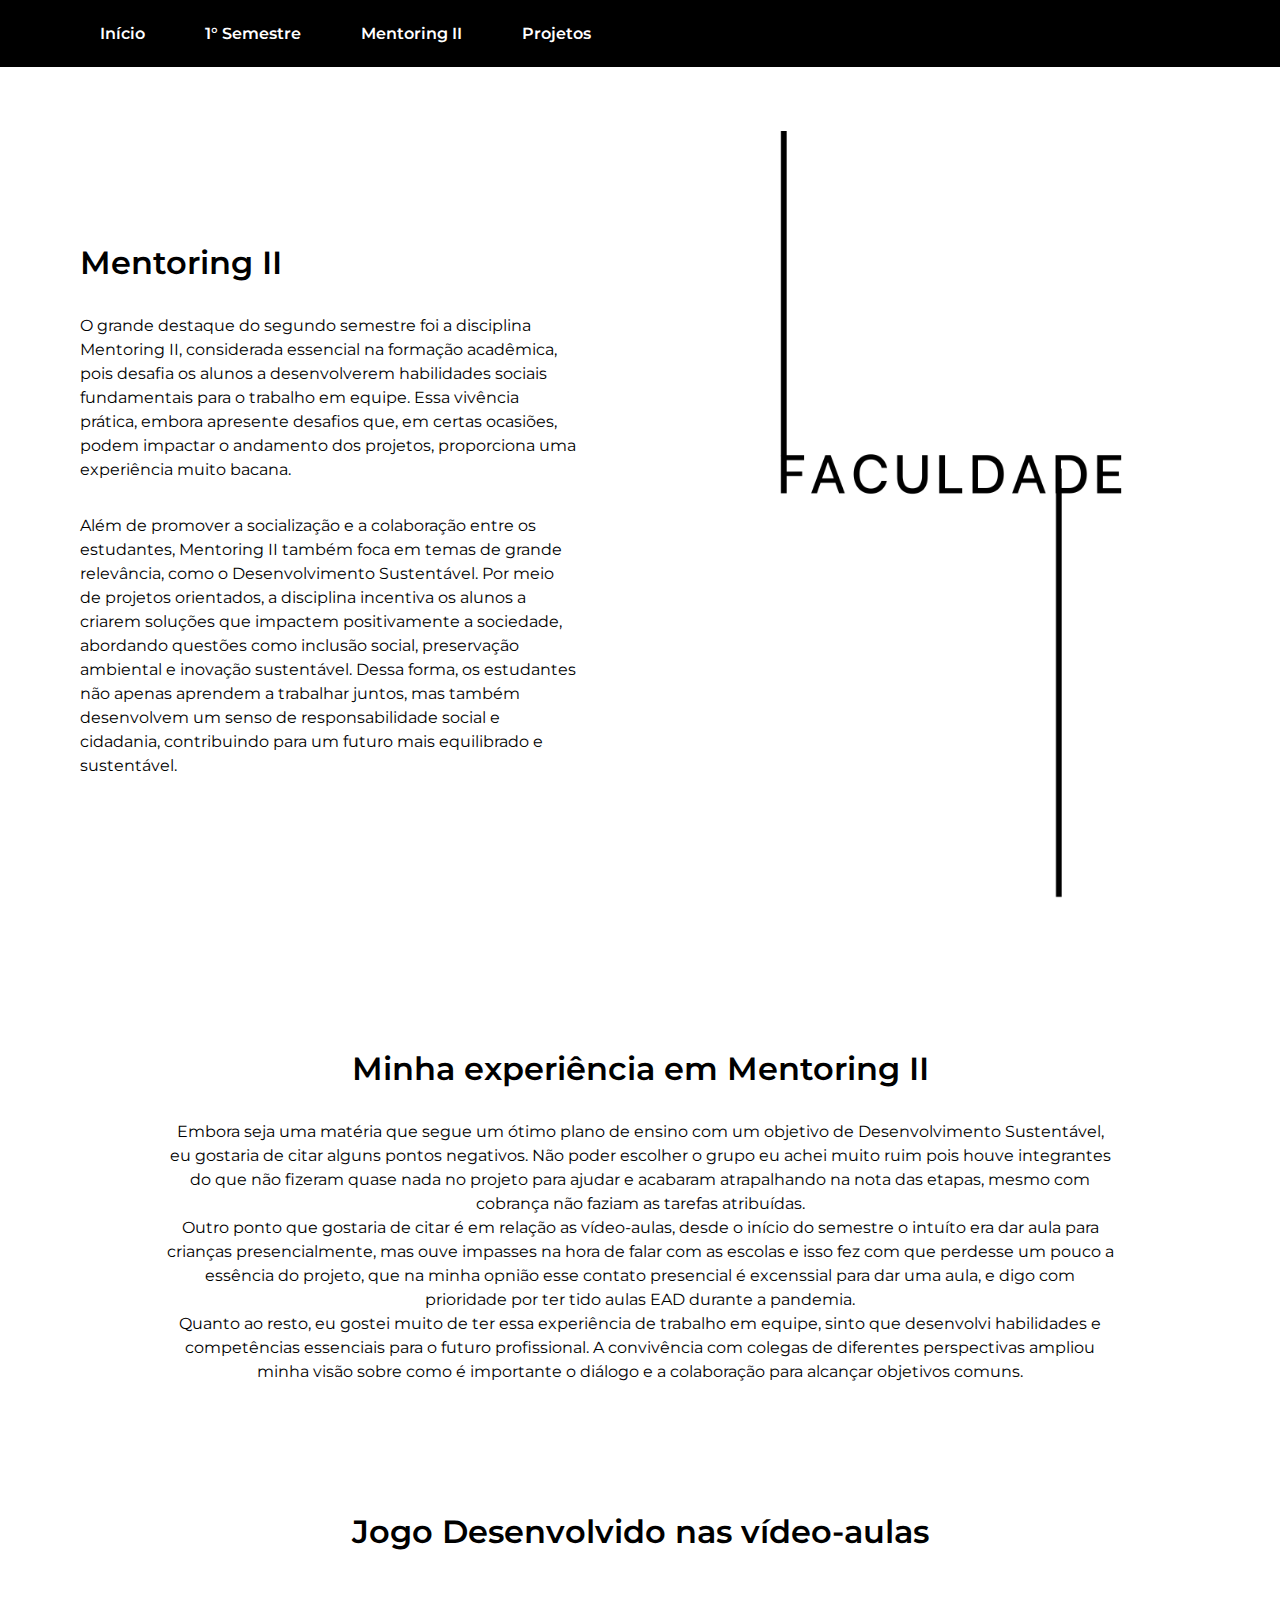
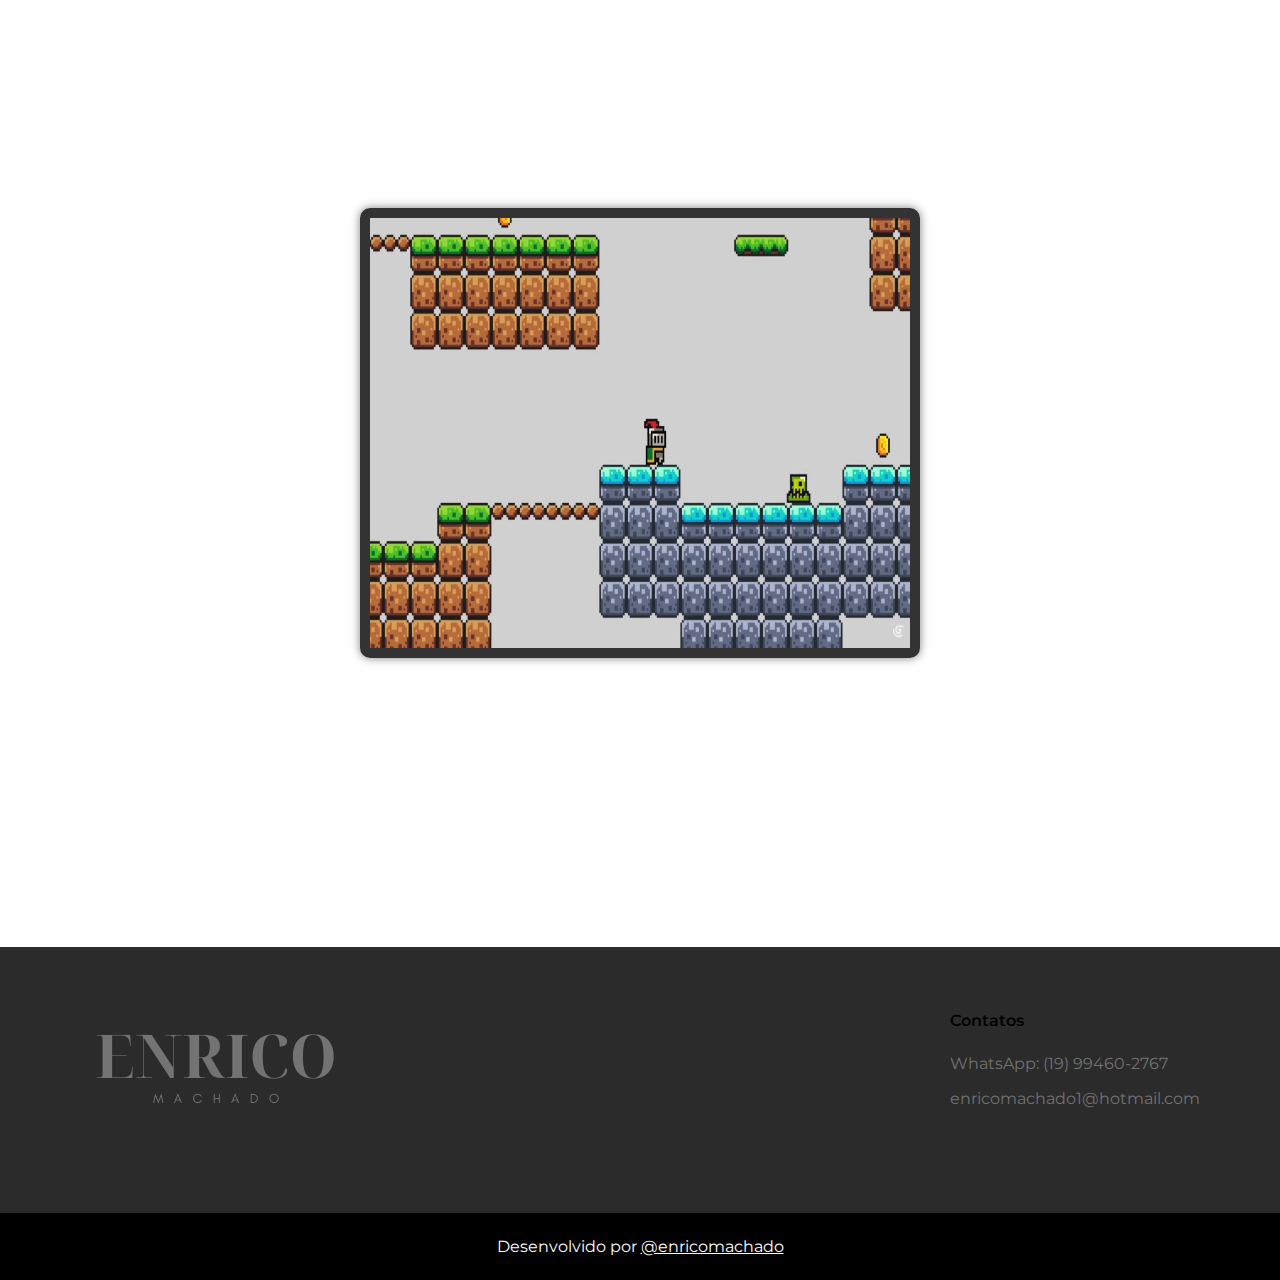
==== portfolio/faculdade2.html @ 7569bbde "Add files via upload" ====
<!DOCTYPE html>
<html lang="pt-BR">

<head>
    <meta charset="UTF-8">
    <title>Enrico Machado</title>
    <meta name="description" content="Enrico Machado">

    <link rel="stylesheet" href="style.css">
    <link rel="preconnect" href="https://fonts.googleapis.com">
    <link rel="preconnect" href="https://fonts.gstatic.com" crossorigin>
    <link href="https://fonts.googleapis.com/css2?family=Montserrat:wght@400;600&display=swap" rel="stylesheet">
</head>

<body>
    <header>
        <nav>
            <ul>
                <li><a href="index.html">Início</a></li>
                <li><a href="faculdade.html">1° Semestre</a></li>
                <li><a href="faculdade2.html">Mentoring II</a></li>
                <li><a href="projetos.html">Projetos</a></li>
            </ul>
        </nav>
    </header>
    <main>
    <section id="sobre">
        <div>
            <h2>Mentoring II</h2>
            <p class="paragrafo">
                O grande destaque do segundo semestre foi a disciplina Mentoring II, considerada essencial na formação acadêmica, pois
                desafia os alunos a desenvolverem habilidades sociais fundamentais para o trabalho em equipe. Essa vivência prática, 
                embora apresente desafios que, em certas ocasiões, podem impactar o andamento dos projetos, proporciona uma experiência
                muito bacana.
            </p>
            
            <p class="paragrafo">
                Além de promover a socialização e a colaboração entre os estudantes, Mentoring II também foca em temas de grande relevância,
                como o Desenvolvimento Sustentável. Por meio de projetos orientados, a disciplina incentiva os alunos a criarem soluções
                que impactem positivamente a sociedade, abordando questões como inclusão social, preservação ambiental e inovação sustentável.
                Dessa forma, os estudantes não apenas aprendem a trabalhar juntos, mas também desenvolvem um senso de responsabilidade social
                e cidadania, contribuindo para um futuro mais equilibrado e sustentável.
            </p>
            
            
        </div>
        
        <img src="img/op2.png" alt="" width="780" height="790" loading="lazy" class="deslocar-direita">

    </section>
    <section id="cont">
        <h2>Minha experiência em Mentoring II</h2>
        <p class="paragrafo">
            Embora seja uma matéria que segue um ótimo plano de ensino com um objetivo de Desenvolvimento Sustentável, eu gostaria de citar 
            alguns pontos negativos. Não poder escolher o grupo eu achei muito ruim pois houve integrantes do que não fizeram quase nada no 
            projeto para ajudar e acabaram atrapalhando na nota das etapas, mesmo com cobrança não faziam as tarefas atribuídas.

        </p>

        <p class="paragrafo">
            Outro ponto que gostaria de citar é em relação as vídeo-aulas, desde o início do semestre o intuíto era dar aula para crianças 
            presencialmente, mas ouve impasses na hora de falar com as escolas e isso fez com que perdesse um pouco a essência do projeto,
            que na minha opnião esse contato presencial é excenssial para dar uma aula, e digo com prioridade por ter tido aulas EAD durante
            a pandemia. </p>

        <p class="paragrafo">
            Quanto ao resto, eu gostei muito de ter essa experiência de trabalho em equipe, sinto que desenvolvi habilidades e competências
            essenciais para o futuro profissional. A convivência com colegas de diferentes perspectivas ampliou minha visão sobre como é
            importante o diálogo e a colaboração para alcançar objetivos comuns.
        </section>

        <section id="cont">
            <h2>Jogo Desenvolvido nas vídeo-aulas</h2>

            <div class="container1">
                <img src="img/image.png" alt="Imagem com moldura">
            </div>

        </section>



    </main>
    <footer>
        <div>
            <img src="img/logo1.png" alt="EM">
        </div>
        <div></div>
        <div>
            <strong class="titulo">Contatos</strong>
            <p><a href="https://wa.me/5519994602767" target="_blank">WhatsApp: (19) 99460-2767</a></p>
            <p><a href="mailto:enricomachado1@hotmail.com">enricomachado1@hotmail.com</a></p>
        </div>
    </footer>
    <div id="copyright">
        Desenvolvido por <a href="https://www.instagram.com/enricomachad/" target="_blank">@enricomachado</a>
    </div>
    </body>
    </html>
---- portfolio/style.css ----
* {
    box-sizing: border-box;  
    font-family: 'Montserrat', sans-serif; 
    margin: 0;
    padding: 0;
}

body {
    color: #000000;
}

header {
    background-color: #000000;
    display: flex;
    align-items: center;
    justify-content: space-between; 
    padding-left: 80px;
    padding-right: 80px;
    padding-top: 24px;
    padding-bottom: 24px;
}

header a {
    color: #FFFFFF;
    font-weight: 600;
    padding: 32px;
    text-decoration: none;
}

nav ul {
    list-style: none;
    margin: 0;
    padding: 0;
    display: flex;
    gap: 20px;
}

nav ul li {
    display: inline;
}

nav ul li a {
    text-decoration: none;
    font-weight: 600;
    color: #FFFFFF;
    padding: 10px 20px;
    transition: background-color 0.3s, color 0.3s;
}

nav ul li a:hover {
    background-color: #333;
    color: #fff;
}

#inicio {
    display: flex;
    align-items: center;
    gap: 32px;
    padding: 24px 80px 128px 80px;
    position: relative;
}

h1, h2 {
    font-weight: 600;
    font-size: 32px;
    margin-bottom: 32px;
}

.paragrafo {
    line-height: 150%;
    margin-bottom: 32px;
}

.botao, .botao-transparente {
    display: inline-block;
    padding: 16px 32px;
    margin-top: 20px;
    text-decoration: none;
    font-weight: 600;
    border-radius: 5px;
    transition: background-color 0.3s, color 0.3s;
}

.botao {
    background-color: #2b2b2b;
    color: #FFFFFF;
}

.botao:hover {
    background-color: #555;
}

.botao-transparente {
    background-color: transparent;
    color: #000000;
    border: 2px solid #333;
}

.botao-transparente:hover {
    background-color: #333;
    color: #fff;
}

.absolute {
    position: absolute;
    bottom: 0;
    left: 0;
    width: 100%;
    z-index: -10;
}

#sobre {
    display: flex;
    align-items: center;
    gap: 64px;
    padding: 64px 80px;
}

#sobre li {
    margin-bottom: 16px;
    margin-left: 32px;
}

#cont {
    padding: 64px 80px;
    text-align: center;
}

#cont .paragrafo {
    max-width: 950px;
    margin: 0 auto;
}

#att {
    padding: 64px 80px;
    text-align: center;
}

#att .paragrafo {
    max-width: 950px;
    margin: 0 auto;
}

.container {
    position: relative;
    width: 100%;
    height: 100vh;
    display: flex;
    justify-content: center;
    align-items: center;
}

.container img {
    width: 50%;
    height: 50%;
    border: 10px solid #333;
    border-radius: 10px;
    box-shadow: 0 0 10px rgba(0, 0, 0, 0.5);
}

.container1 {
    position: relative;
    width: 100%;
    height: 100vh;
    display: flex;
    justify-content: center;
    align-items: center;
}

.container1 img {
    width: 50%;
    height: 50%;
    border: 10px solid #333;
    border-radius: 10px;
    box-shadow: 0 0 10px rgba(0, 0, 0, 0.5);
}

footer {
    background-color: #2b2b2b;
    display: flex;
    justify-content: space-between;
    gap: 80px;
    padding: 64px 80px;
}

footer img, footer .titulo {
    display: block;
    font-weight: 600;
    margin-bottom: 24px;
}

footer nav a {
    color: #727272;
    display: block;
    margin-bottom: 16px;
    text-decoration: none;
}

footer p {
    margin-bottom: 16px;
    max-width: 350px;
}

footer p a {
    color: #727272;
    text-decoration: none;
}

#copyright {
    background-color: #000000;
    color: #FFFFFF;
    padding: 24px;
    text-align: center;
}

#copyright a {
    color: #FFFFFF;
}

.deslocar-direita {
    margin-left: auto; 
    margin-right: 0;   
    display: block;   
    position: relative;
    left: 20px;
}
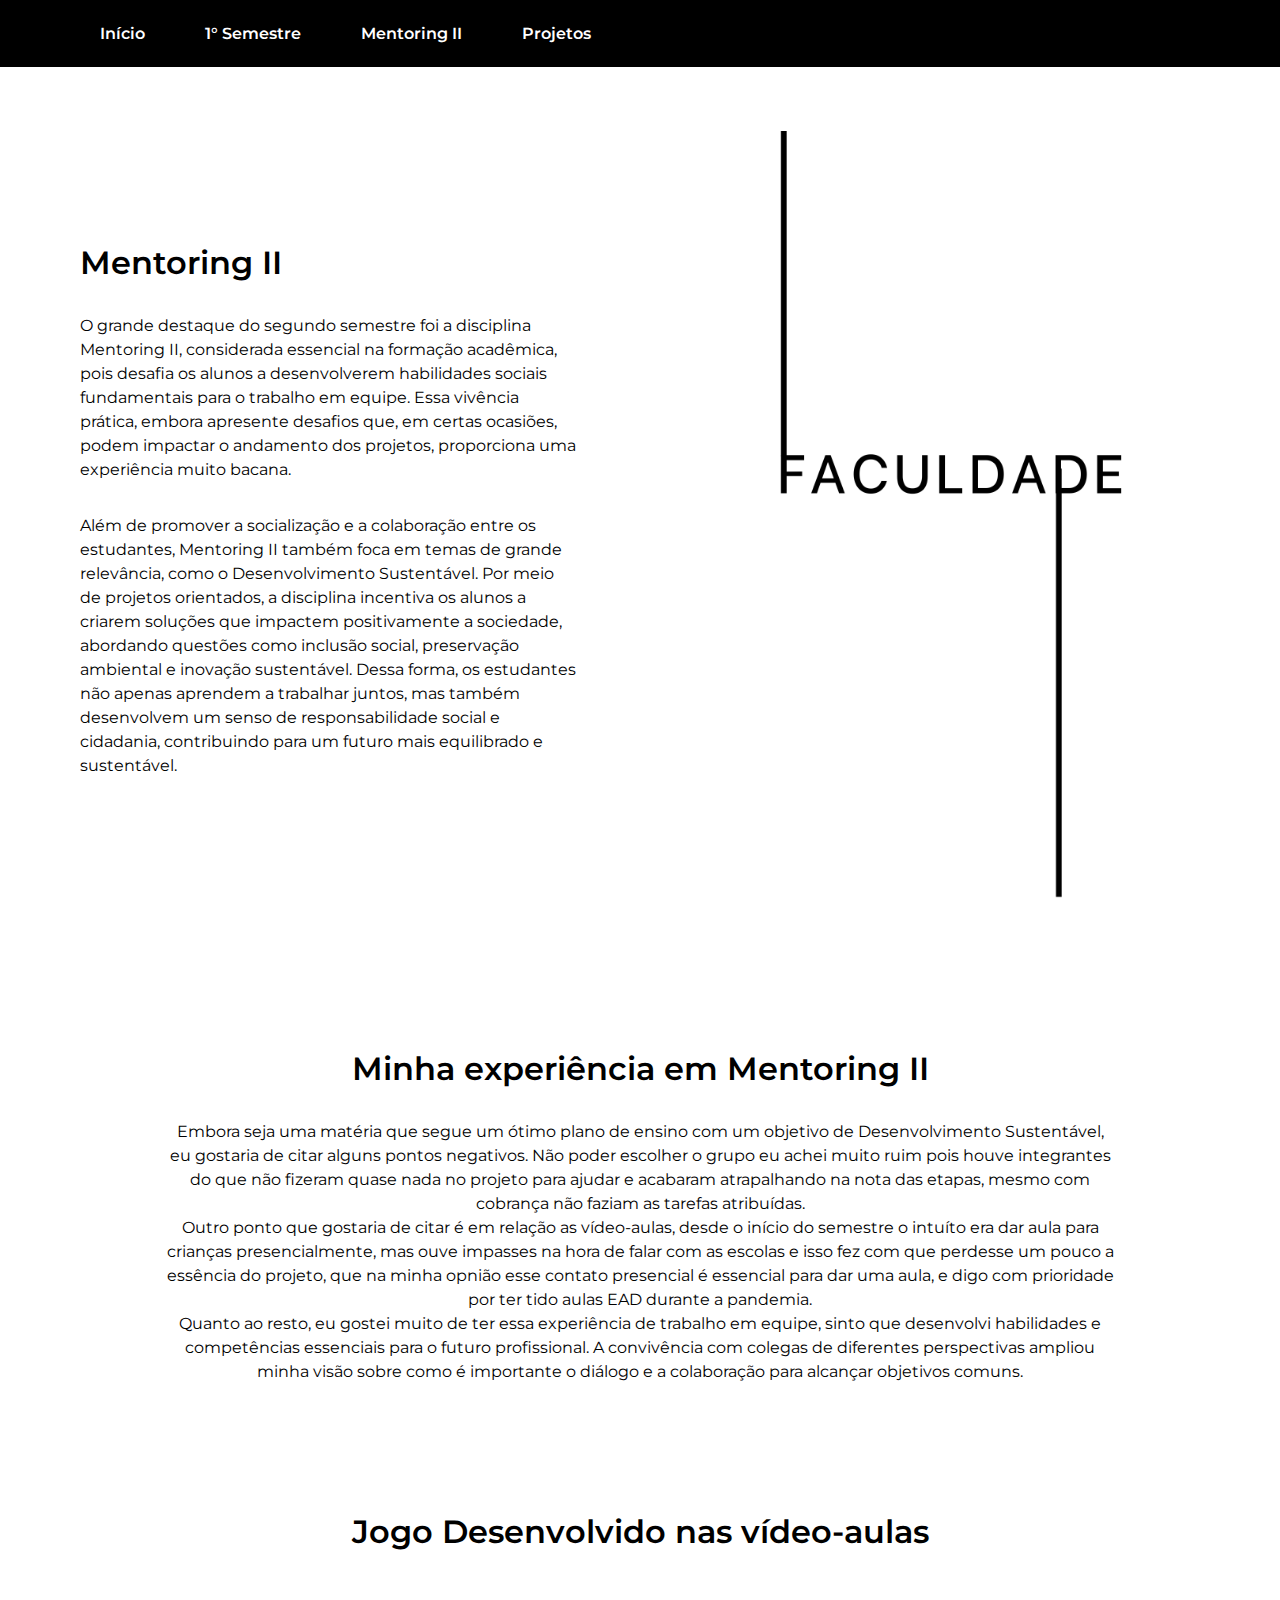
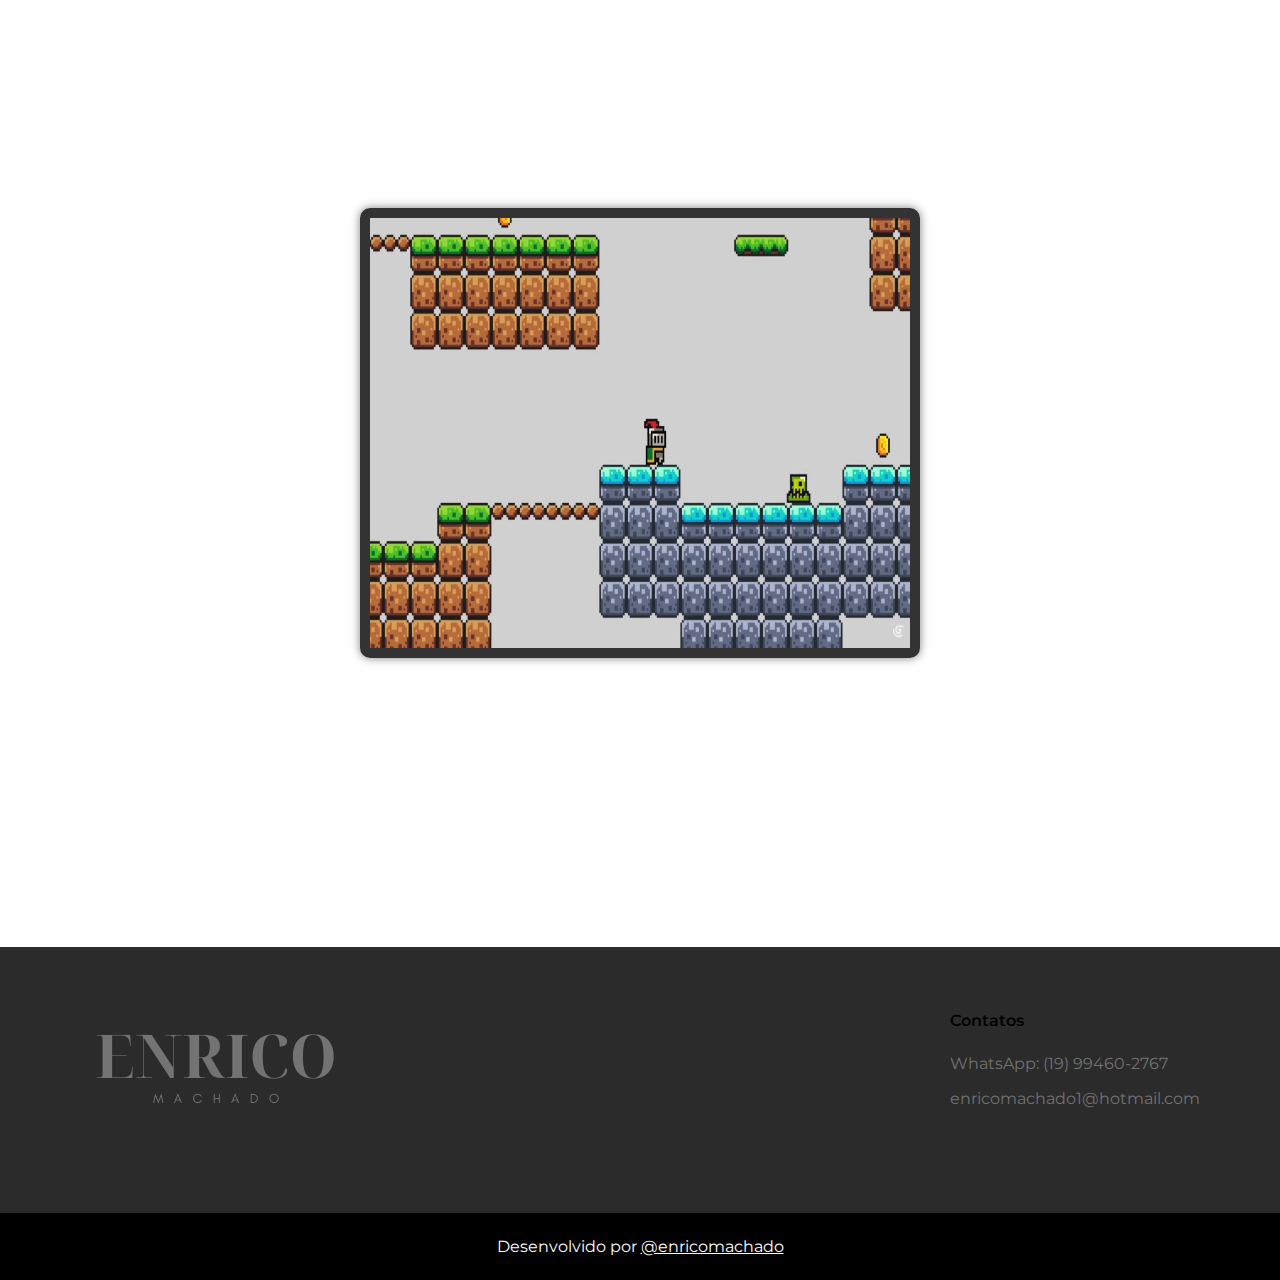
==== commit 42e0e2a3: "Update faculdade2.html" ====
--- a/portfolio/faculdade2.html
+++ b/portfolio/faculdade2.html
@@ -60,7 +60,7 @@
         <p class="paragrafo">
             Outro ponto que gostaria de citar é em relação as vídeo-aulas, desde o início do semestre o intuíto era dar aula para crianças 
             presencialmente, mas ouve impasses na hora de falar com as escolas e isso fez com que perdesse um pouco a essência do projeto,
-            que na minha opnião esse contato presencial é excenssial para dar uma aula, e digo com prioridade por ter tido aulas EAD durante
+            que na minha opnião esse contato presencial é essencial para dar uma aula, e digo com prioridade por ter tido aulas EAD durante
             a pandemia. </p>
 
         <p class="paragrafo">
